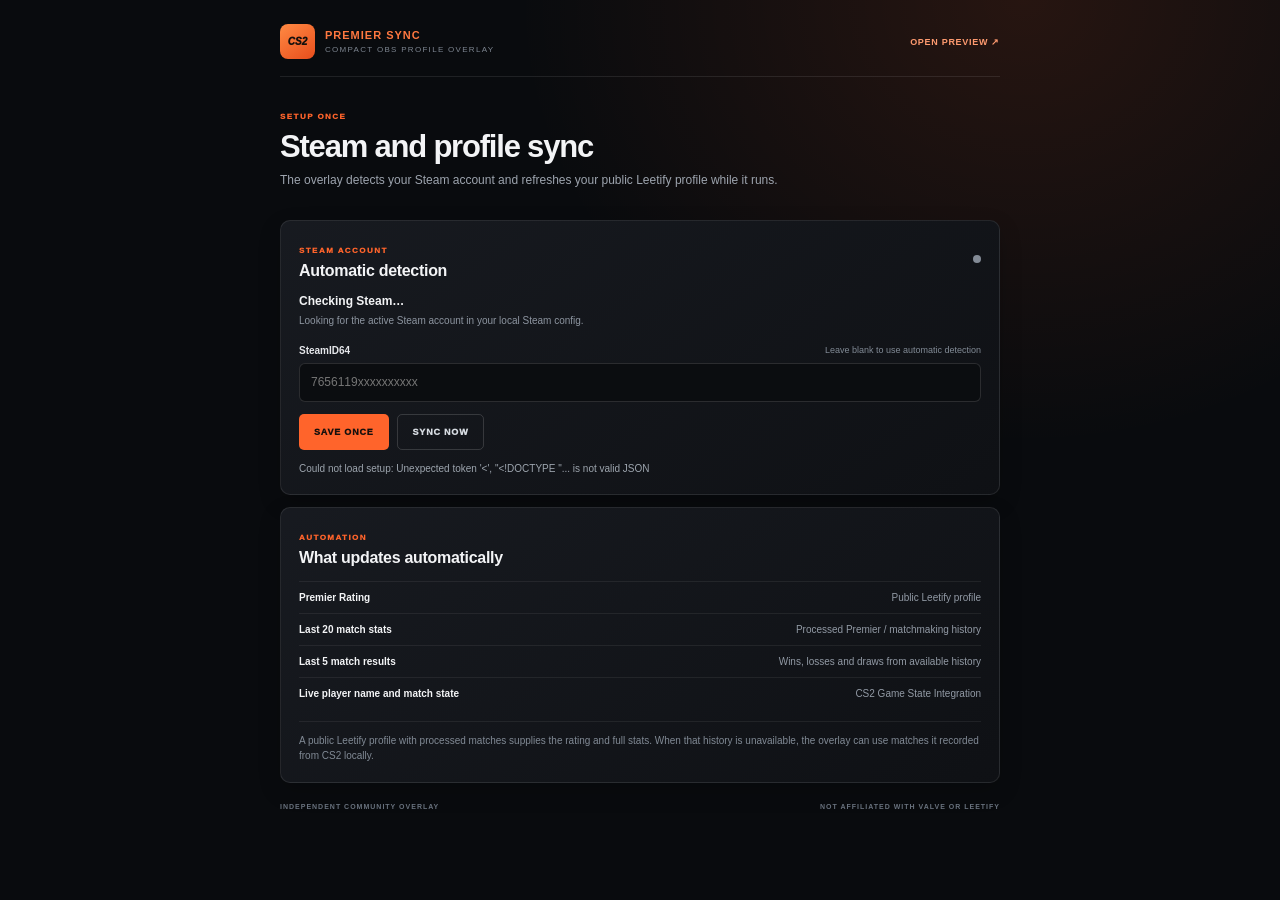
==== web/settings.html @ 85126b6e "Prepare CS2 Premier Sync release candidate" ====
<!doctype html>
<html lang="en">
<head>
  <meta charset="utf-8">
  <meta name="viewport" content="width=device-width, initial-scale=1">
  <title>CS2 Premier Sync · One-time setup</title>
  <link rel="stylesheet" href="/web/settings.css">
</head>
<body>
  <main class="page">
    <header class="header">
      <div class="brand"><span class="brand-mark">CS2</span><div><b>PREMIER SYNC</b><small>COMPACT OBS PROFILE OVERLAY</small></div></div>
      <a href="/?demo=1" target="_blank" rel="noopener noreferrer">OPEN PREVIEW ↗</a>
    </header>
    <section class="intro">
      <span class="eyebrow">SETUP ONCE</span>
      <h1>Steam and profile sync</h1>
      <p>The overlay detects your Steam account and refreshes your public Leetify profile while it runs.</p>
    </section>
    <section class="card">
      <div class="section-head"><div><small>STEAM ACCOUNT</small><h2>Automatic detection</h2></div><span class="status-dot" id="status-dot"></span></div>
      <p class="status-title" id="detect-title">Checking Steam…</p>
      <p class="status-detail" id="detect-detail">Looking for the active Steam account in your local Steam config.</p>
      <label class="field" for="steam-id">SteamID64 <span>Leave blank to use automatic detection</span></label>
      <input id="steam-id" inputmode="numeric" autocomplete="off" maxlength="17" placeholder="7656119xxxxxxxxxx">
      <div class="actions"><button id="save">SAVE ONCE</button><button id="refresh" class="secondary">SYNC NOW</button></div>
      <p class="feedback" id="feedback" role="status">Checking profile status…</p>
    </section>
    <section class="card data-card">
      <div class="section-head"><div><small>AUTOMATION</small><h2>What updates automatically</h2></div></div>
      <div class="data-row"><b>Premier Rating</b><span>Public Leetify profile</span></div>
      <div class="data-row"><b>Last 20 match stats</b><span>Processed Premier / matchmaking history</span></div>
      <div class="data-row"><b>Last 5 match results</b><span>Wins, losses and draws from available history</span></div>
      <div class="data-row"><b>Live player name and match state</b><span>CS2 Game State Integration</span></div>
      <p class="note">A public Leetify profile with processed matches supplies the rating and full stats. When that history is unavailable, the overlay can use matches it recorded from CS2 locally.</p>
    </section>
    <footer><span>INDEPENDENT COMMUNITY OVERLAY</span><span>NOT AFFILIATED WITH VALVE OR LEETIFY</span></footer>
  </main>
  <script src="/web/settings.js"></script>
</body>
</html>
---- web/settings.css ----
:root { --orange:#ff642b; --bg:#090b0e; --panel:#14171c; --line:rgba(255,255,255,.09); --muted:#8d95a0; --text:#f3f4f6; --green:#20d17a; }
* { box-sizing:border-box; }
body { margin:0; min-height:100vh; background:radial-gradient(ellipse at 80% 0,rgba(255,94,36,.12),transparent 35%),var(--bg); color:var(--text); font-family:Inter,"Segoe UI",Arial,sans-serif; }
.page { width:min(720px,calc(100% - 32px)); margin:0 auto; padding:24px 0 34px; }
.header { display:flex; align-items:center; justify-content:space-between; gap:12px; padding-bottom:17px; border-bottom:1px solid var(--line); }
.brand { display:flex; align-items:center; gap:10px; }
.brand-mark { width:35px; height:35px; display:grid; place-items:center; border-radius:8px; background:linear-gradient(145deg,#ff8a43,#e84d1c); color:#15100d; font-size:10px; font-weight:1000; font-style:italic; }
.brand div { display:flex; flex-direction:column; gap:4px; }
.brand b { color:#ff7840; font-size:11px; letter-spacing:1px; }
.brand small { color:#7d8590; font-size:8px; letter-spacing:1.3px; }
a { color:#ff9b70; text-decoration:none; font-size:9px; font-weight:900; letter-spacing:.7px; }
.intro { padding:28px 0 18px; }
.eyebrow,.section-head small { color:var(--orange); font-size:8px; font-weight:950; letter-spacing:1.45px; }
h1 { margin:8px 0 7px; font-size:31px; line-height:1.05; letter-spacing:-1.2px; }
.intro p { max-width:600px; margin:0; color:#9da4ae; font-size:12px; line-height:1.6; }
.card { margin:12px 0; padding:18px; border:1px solid var(--line); border-radius:10px; background:linear-gradient(145deg,rgba(24,27,33,.97),rgba(15,17,21,.98)); box-shadow:0 8px 22px rgba(0,0,0,.18); }
.section-head { display:flex; align-items:center; justify-content:space-between; gap:12px; margin-bottom:14px; }
h2 { margin:5px 0 0; font-size:16px; letter-spacing:-.3px; }
.status-dot { width:8px; height:8px; border-radius:50%; background:#838b96; }
.status-dot.online { background:var(--green); box-shadow:0 0 9px rgba(32,209,122,.5); }
.status-dot.offline { background:#d79a45; }
.status-title { margin:0 0 5px; font-size:12px; font-weight:850; }
.status-detail { margin:0 0 17px; color:var(--muted); font-size:10px; line-height:1.5; overflow-wrap:anywhere; }
.field { display:flex; justify-content:space-between; gap:8px; margin-bottom:7px; color:#e5e7eb; font-size:10px; font-weight:800; }
.field span { color:#828b96; font-size:9px; font-weight:500; }
input { width:100%; height:39px; padding:0 11px; border:1px solid rgba(255,255,255,.13); border-radius:6px; outline:none; background:#0b0d10; color:#fff; font-size:12px; }
input:focus { border-color:rgba(255,100,43,.65); }
.actions { display:flex; gap:8px; margin-top:12px; }
button { height:36px; padding:0 15px; border:0; border-radius:5px; background:var(--orange); color:#17100d; font-size:9px; font-weight:1000; letter-spacing:.8px; cursor:pointer; }
button.secondary { border:1px solid rgba(255,255,255,.15); background:transparent; color:#d7dce2; }
button:disabled { opacity:.5; cursor:wait; }
.feedback { margin:11px 0 0; color:#9da5ae; font-size:10px; line-height:1.5; }
.data-row { display:flex; justify-content:space-between; gap:14px; padding:10px 0; border-top:1px solid rgba(255,255,255,.065); }
.data-row b { font-size:10px; }
.data-row span { color:#929aa5; font-size:10px; text-align:right; }
.note { margin:12px 0 0; padding-top:11px; border-top:1px solid rgba(255,255,255,.065); color:#818a95; font-size:10px; line-height:1.55; }
footer { display:flex; justify-content:space-between; gap:12px; margin-top:20px; color:#68717d; font-size:7px; font-weight:850; letter-spacing:1px; }
@media(max-width:520px) { .page{padding-top:16px}.card{padding:14px}.field{flex-direction:column;gap:4px}.data-row{flex-direction:column;gap:4px}.data-row span{text-align:left}footer{flex-direction:column} }
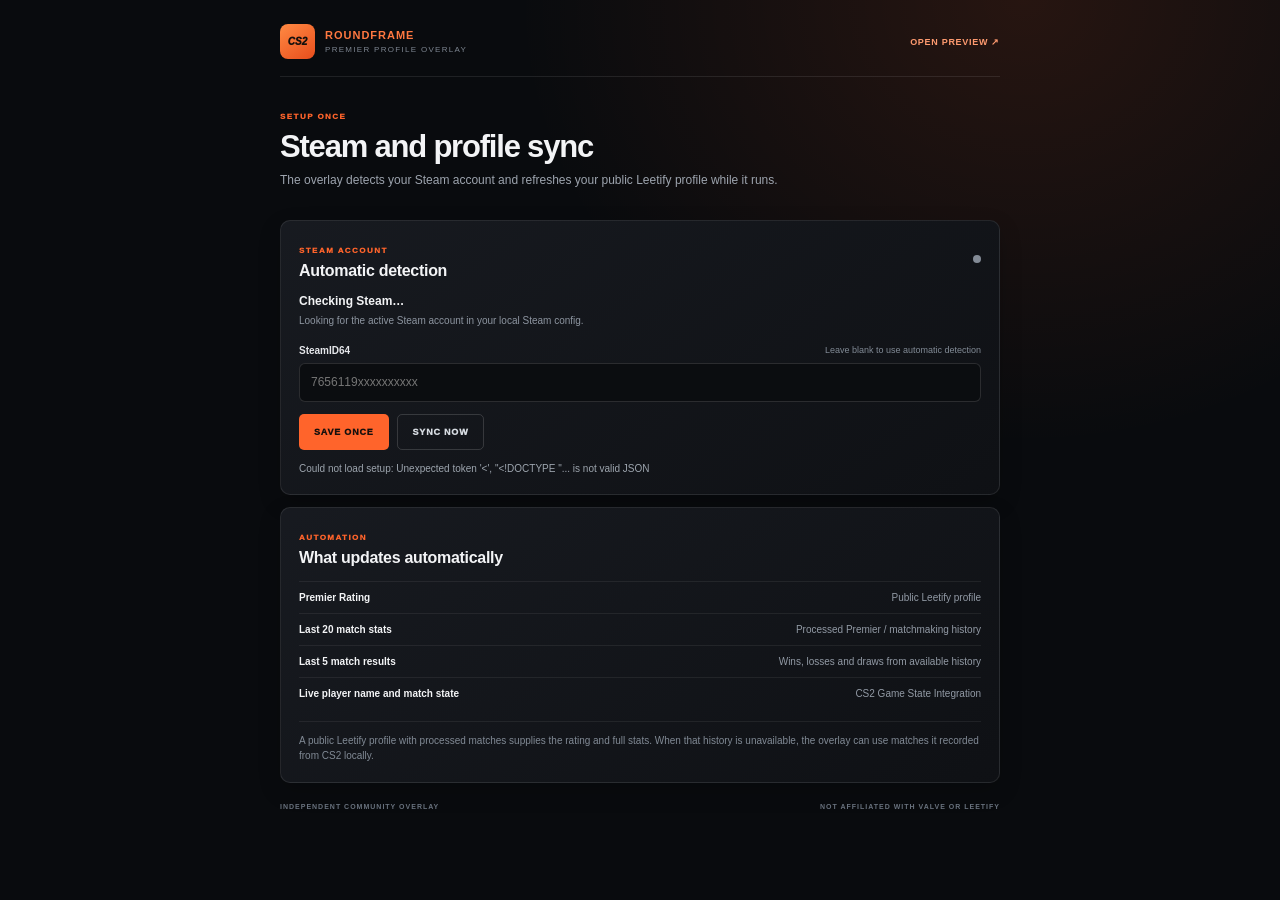
==== commit 9caddd6e: "Rebrand project as Roundframe for CS2 Refresh the README and guides, align the overlay and setup bra" ====
--- a/web/settings.html
+++ b/web/settings.html
@@ -3,13 +3,13 @@
 <head>
   <meta charset="utf-8">
   <meta name="viewport" content="width=device-width, initial-scale=1">
-  <title>CS2 Premier Sync · One-time setup</title>
+  <title>Roundframe for CS2 · One-time setup</title>
   <link rel="stylesheet" href="/web/settings.css">
 </head>
 <body>
   <main class="page">
     <header class="header">
-      <div class="brand"><span class="brand-mark">CS2</span><div><b>PREMIER SYNC</b><small>COMPACT OBS PROFILE OVERLAY</small></div></div>
+      <div class="brand"><span class="brand-mark">CS2</span><div><b>ROUNDFRAME</b><small>PREMIER PROFILE OVERLAY</small></div></div>
       <a href="/?demo=1" target="_blank" rel="noopener noreferrer">OPEN PREVIEW ↗</a>
     </header>
     <section class="intro">
